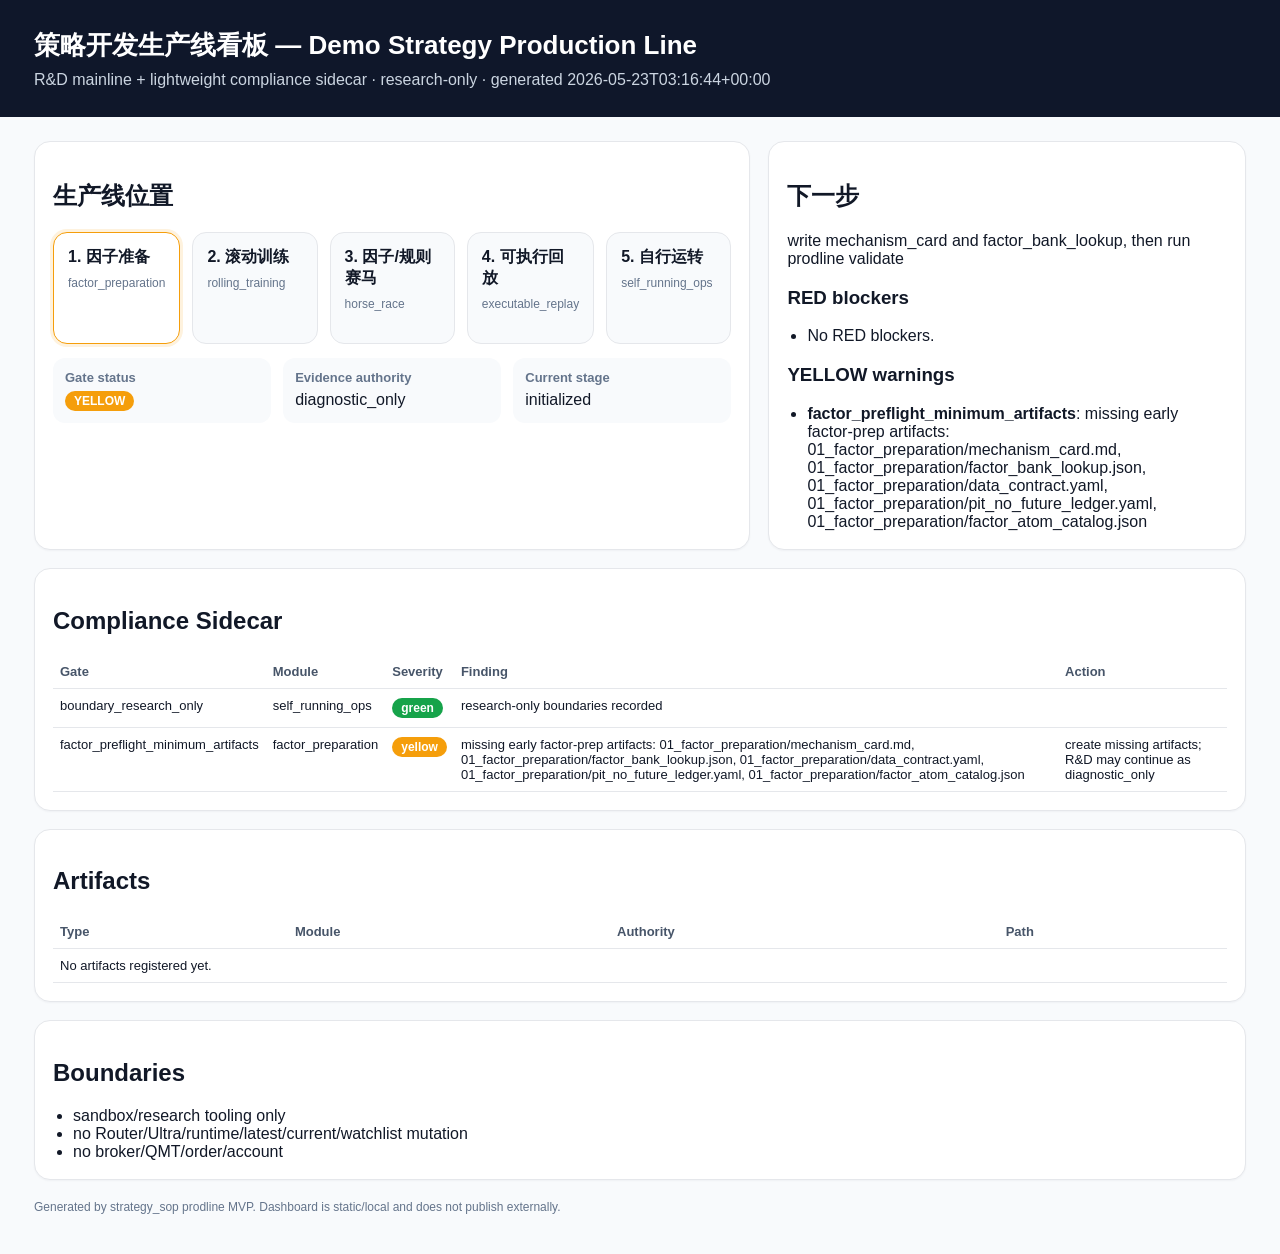
==== strategy-prodline-test/index.html @ 272c727f "add strategy prodline test dashboard" ====
<!doctype html>
<html lang='zh-CN'>
<head>
<meta charset='utf-8'/>
<meta name='viewport' content='width=device-width, initial-scale=1'/>
<title>Strategy Production Line Dashboard — demo_strategy</title>
<style>
:root { --green:#16a34a; --yellow:#f59e0b; --red:#dc2626; --ink:#111827; --muted:#64748b; --line:#e5e7eb; --bg:#f8fafc; }
body { margin:0; font-family:-apple-system,BlinkMacSystemFont,'Segoe UI',Arial,sans-serif; background:var(--bg); color:var(--ink); }
header { padding:28px 34px; background:#0f172a; color:white; }
header h1 { margin:0 0 8px; font-size:26px; }
header p { margin:0; color:#cbd5e1; }
main { padding:24px 34px 40px; }
.grid { display:grid; grid-template-columns: 1.2fr .8fr; gap:18px; }
.card { background:white; border:1px solid var(--line); border-radius:16px; padding:18px; box-shadow:0 1px 2px rgba(15,23,42,.04); }
.pipeline { display:grid; grid-template-columns: repeat(5, 1fr); gap:12px; }
.module { border:1px solid var(--line); border-radius:14px; padding:14px; background:#f8fafc; min-height:82px; }
.module.active { border-color:#f59e0b; box-shadow:0 0 0 3px #f59e0b22; background:#fff; }
.m-title { font-weight:700; margin-bottom:8px; } .m-sub { color:var(--muted); font-size:12px; }
.kpis { display:grid; grid-template-columns:repeat(3,1fr); gap:12px; margin-top:14px; }
.kpi { background:#f8fafc; border-radius:12px; padding:12px; } .kpi b { display:block; font-size:13px; color:var(--muted); margin-bottom:6px; }
.pill { display:inline-block; padding:3px 9px; border-radius:999px; color:white; font-weight:700; font-size:12px; } .green{background:var(--green)} .yellow{background:var(--yellow)} .red{background:var(--red)}
table { width:100%; border-collapse:collapse; font-size:13px; } th,td { border-bottom:1px solid var(--line); text-align:left; padding:9px 7px; vertical-align:top; } th { color:#475569; }
section { margin-top:18px; } code { background:#f1f5f9; padding:2px 4px; border-radius:4px; }
ul { margin:8px 0 0 20px; padding:0; }
.footer { color:var(--muted); font-size:12px; margin-top:20px; }
</style>
</head>
<body>
<header><h1>策略开发生产线看板 — Demo Strategy Production Line</h1><p>R&D mainline + lightweight compliance sidecar · research-only · generated 2026-05-23T03:16:44+00:00</p></header>
<main>
<div class='grid'>
  <div class='card'><h2>生产线位置</h2><div class='pipeline'><div class='module active'><div class='m-title'>1. 因子准备</div><div class='m-sub'>factor_preparation</div></div><div class='module '><div class='m-title'>2. 滚动训练</div><div class='m-sub'>rolling_training</div></div><div class='module '><div class='m-title'>3. 因子/规则赛马</div><div class='m-sub'>horse_race</div></div><div class='module '><div class='m-title'>4. 可执行回放</div><div class='m-sub'>executable_replay</div></div><div class='module '><div class='m-title'>5. 自行运转</div><div class='m-sub'>self_running_ops</div></div></div>
    <div class='kpis'>
      <div class='kpi'><b>Gate status</b><span class='pill yellow'>YELLOW</span></div>
      <div class='kpi'><b>Evidence authority</b>diagnostic_only</div>
      <div class='kpi'><b>Current stage</b>initialized</div>
    </div>
  </div>
  <div class='card'><h2>下一步</h2><p>write mechanism_card and factor_bank_lookup, then run prodline validate</p><h3>RED blockers</h3><ul><li>No RED blockers.</li></ul><h3>YELLOW warnings</h3><ul><li><b>factor_preflight_minimum_artifacts</b>: missing early factor-prep artifacts: 01_factor_preparation/mechanism_card.md, 01_factor_preparation/factor_bank_lookup.json, 01_factor_preparation/data_contract.yaml, 01_factor_preparation/pit_no_future_ledger.yaml, 01_factor_preparation/factor_atom_catalog.json</li></ul></div>
</div>
<section class='card'><h2>Compliance Sidecar</h2><table><thead><tr><th>Gate</th><th>Module</th><th>Severity</th><th>Finding</th><th>Action</th></tr></thead><tbody><tr><td>boundary_research_only</td><td>self_running_ops</td><td><span class='pill green'>green</span></td><td>research-only boundaries recorded</td><td></td></tr><tr><td>factor_preflight_minimum_artifacts</td><td>factor_preparation</td><td><span class='pill yellow'>yellow</span></td><td>missing early factor-prep artifacts: 01_factor_preparation/mechanism_card.md, 01_factor_preparation/factor_bank_lookup.json, 01_factor_preparation/data_contract.yaml, 01_factor_preparation/pit_no_future_ledger.yaml, 01_factor_preparation/factor_atom_catalog.json</td><td>create missing artifacts; R&amp;D may continue as diagnostic_only</td></tr></tbody></table></section>
<section class='card'><h2>Artifacts</h2><table><thead><tr><th>Type</th><th>Module</th><th>Authority</th><th>Path</th></tr></thead><tbody><tr><td colspan='4'>No artifacts registered yet.</td></tr></tbody></table></section>
<section class='card'><h2>Boundaries</h2><ul><li>sandbox/research tooling only</li><li>no Router/Ultra/runtime/latest/current/watchlist mutation</li><li>no broker/QMT/order/account</li></ul></section>
<div class='footer'>Generated by strategy_sop prodline MVP. Dashboard is static/local and does not publish externally.</div>
</main>
</body></html>
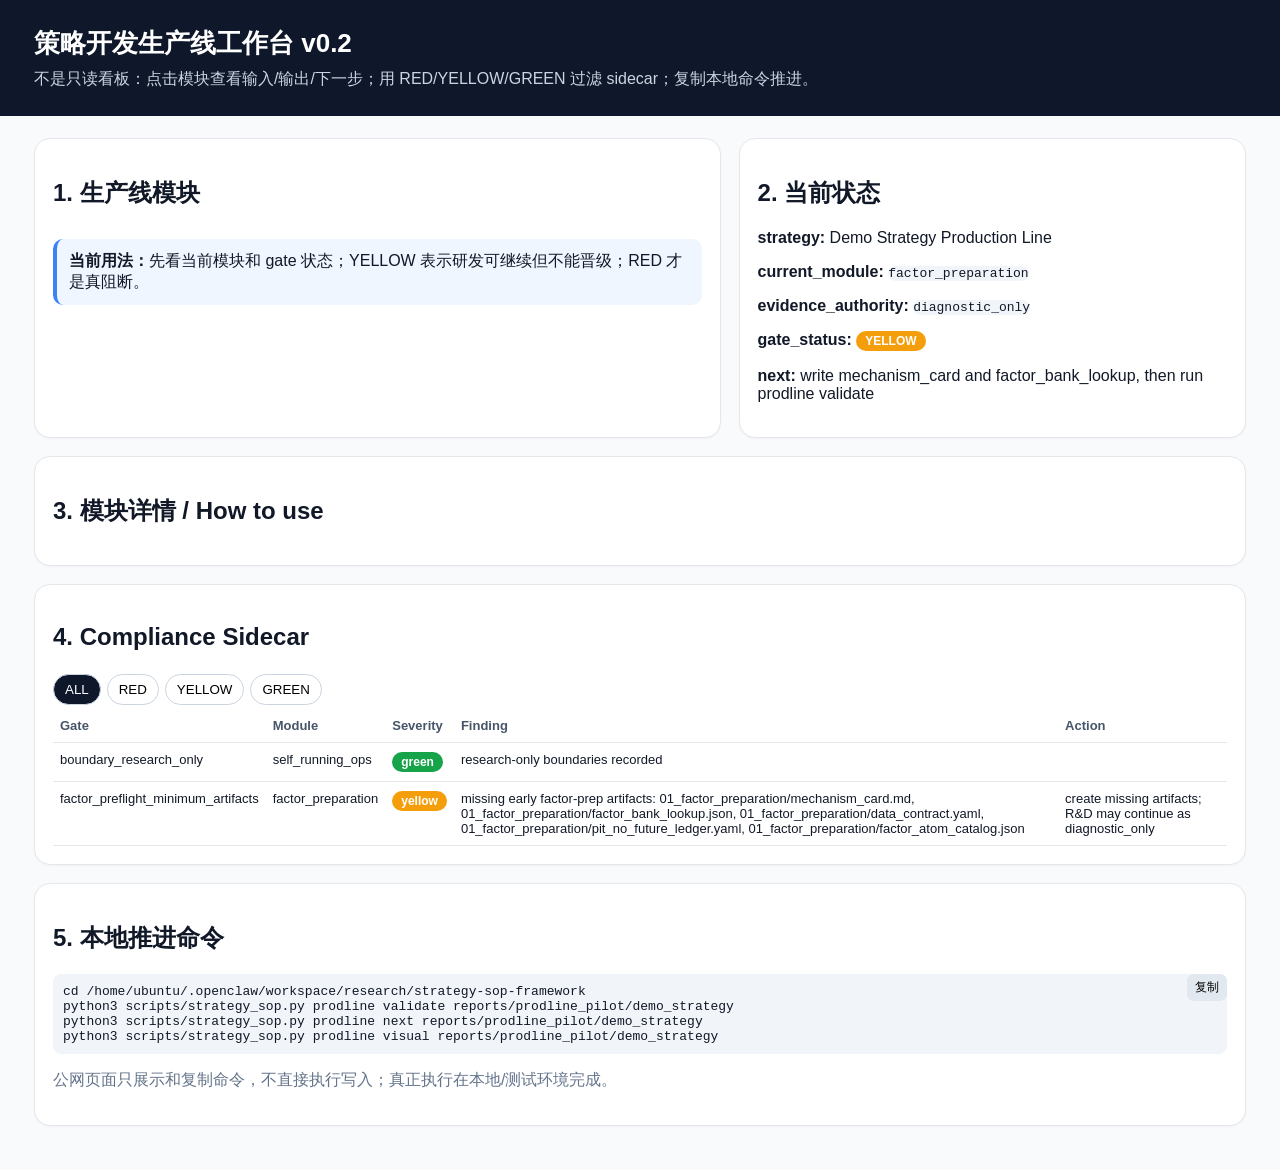
==== commit 633af24e: "make strategy prodline dashboard interactive" ====
--- a/strategy-prodline-test/index.html
+++ b/strategy-prodline-test/index.html
@@ -1,47 +1,20 @@
-<!doctype html>
-<html lang='zh-CN'>
-<head>
-<meta charset='utf-8'/>
-<meta name='viewport' content='width=device-width, initial-scale=1'/>
-<title>Strategy Production Line Dashboard — demo_strategy</title>
-<style>
-:root { --green:#16a34a; --yellow:#f59e0b; --red:#dc2626; --ink:#111827; --muted:#64748b; --line:#e5e7eb; --bg:#f8fafc; }
-body { margin:0; font-family:-apple-system,BlinkMacSystemFont,'Segoe UI',Arial,sans-serif; background:var(--bg); color:var(--ink); }
-header { padding:28px 34px; background:#0f172a; color:white; }
-header h1 { margin:0 0 8px; font-size:26px; }
-header p { margin:0; color:#cbd5e1; }
-main { padding:24px 34px 40px; }
-.grid { display:grid; grid-template-columns: 1.2fr .8fr; gap:18px; }
-.card { background:white; border:1px solid var(--line); border-radius:16px; padding:18px; box-shadow:0 1px 2px rgba(15,23,42,.04); }
-.pipeline { display:grid; grid-template-columns: repeat(5, 1fr); gap:12px; }
-.module { border:1px solid var(--line); border-radius:14px; padding:14px; background:#f8fafc; min-height:82px; }
-.module.active { border-color:#f59e0b; box-shadow:0 0 0 3px #f59e0b22; background:#fff; }
-.m-title { font-weight:700; margin-bottom:8px; } .m-sub { color:var(--muted); font-size:12px; }
-.kpis { display:grid; grid-template-columns:repeat(3,1fr); gap:12px; margin-top:14px; }
-.kpi { background:#f8fafc; border-radius:12px; padding:12px; } .kpi b { display:block; font-size:13px; color:var(--muted); margin-bottom:6px; }
-.pill { display:inline-block; padding:3px 9px; border-radius:999px; color:white; font-weight:700; font-size:12px; } .green{background:var(--green)} .yellow{background:var(--yellow)} .red{background:var(--red)}
-table { width:100%; border-collapse:collapse; font-size:13px; } th,td { border-bottom:1px solid var(--line); text-align:left; padding:9px 7px; vertical-align:top; } th { color:#475569; }
-section { margin-top:18px; } code { background:#f1f5f9; padding:2px 4px; border-radius:4px; }
-ul { margin:8px 0 0 20px; padding:0; }
-.footer { color:var(--muted); font-size:12px; margin-top:20px; }
-</style>
-</head>
-<body>
-<header><h1>策略开发生产线看板 — Demo Strategy Production Line</h1><p>R&D mainline + lightweight compliance sidecar · research-only · generated 2026-05-23T03:16:44+00:00</p></header>
-<main>
-<div class='grid'>
-  <div class='card'><h2>生产线位置</h2><div class='pipeline'><div class='module active'><div class='m-title'>1. 因子准备</div><div class='m-sub'>factor_preparation</div></div><div class='module '><div class='m-title'>2. 滚动训练</div><div class='m-sub'>rolling_training</div></div><div class='module '><div class='m-title'>3. 因子/规则赛马</div><div class='m-sub'>horse_race</div></div><div class='module '><div class='m-title'>4. 可执行回放</div><div class='m-sub'>executable_replay</div></div><div class='module '><div class='m-title'>5. 自行运转</div><div class='m-sub'>self_running_ops</div></div></div>
-    <div class='kpis'>
-      <div class='kpi'><b>Gate status</b><span class='pill yellow'>YELLOW</span></div>
-      <div class='kpi'><b>Evidence authority</b>diagnostic_only</div>
-      <div class='kpi'><b>Current stage</b>initialized</div>
-    </div>
-  </div>
-  <div class='card'><h2>下一步</h2><p>write mechanism_card and factor_bank_lookup, then run prodline validate</p><h3>RED blockers</h3><ul><li>No RED blockers.</li></ul><h3>YELLOW warnings</h3><ul><li><b>factor_preflight_minimum_artifacts</b>: missing early factor-prep artifacts: 01_factor_preparation/mechanism_card.md, 01_factor_preparation/factor_bank_lookup.json, 01_factor_preparation/data_contract.yaml, 01_factor_preparation/pit_no_future_ledger.yaml, 01_factor_preparation/factor_atom_catalog.json</li></ul></div>
-</div>
-<section class='card'><h2>Compliance Sidecar</h2><table><thead><tr><th>Gate</th><th>Module</th><th>Severity</th><th>Finding</th><th>Action</th></tr></thead><tbody><tr><td>boundary_research_only</td><td>self_running_ops</td><td><span class='pill green'>green</span></td><td>research-only boundaries recorded</td><td></td></tr><tr><td>factor_preflight_minimum_artifacts</td><td>factor_preparation</td><td><span class='pill yellow'>yellow</span></td><td>missing early factor-prep artifacts: 01_factor_preparation/mechanism_card.md, 01_factor_preparation/factor_bank_lookup.json, 01_factor_preparation/data_contract.yaml, 01_factor_preparation/pit_no_future_ledger.yaml, 01_factor_preparation/factor_atom_catalog.json</td><td>create missing artifacts; R&amp;D may continue as diagnostic_only</td></tr></tbody></table></section>
-<section class='card'><h2>Artifacts</h2><table><thead><tr><th>Type</th><th>Module</th><th>Authority</th><th>Path</th></tr></thead><tbody><tr><td colspan='4'>No artifacts registered yet.</td></tr></tbody></table></section>
-<section class='card'><h2>Boundaries</h2><ul><li>sandbox/research tooling only</li><li>no Router/Ultra/runtime/latest/current/watchlist mutation</li><li>no broker/QMT/order/account</li></ul></section>
-<div class='footer'>Generated by strategy_sop prodline MVP. Dashboard is static/local and does not publish externally.</div>
-</main>
-</body></html>+<!doctype html><html lang='zh-CN'><head><meta charset='utf-8'/><meta name='viewport' content='width=device-width, initial-scale=1'/><title>Strategy Prodline Workbench v0.2</title><style>
+body{margin:0;font-family:-apple-system,BlinkMacSystemFont,'Segoe UI',Arial,sans-serif;background:#f8fafc;color:#111827}header{background:#0f172a;color:white;padding:26px 34px}header h1{margin:0 0 8px;font-size:26px}header p{margin:0;color:#cbd5e1}main{padding:22px 34px 44px}.grid{display:grid;grid-template-columns:1.15fr .85fr;gap:18px}.card{background:white;border:1px solid #e5e7eb;border-radius:16px;padding:18px;box-shadow:0 1px 2px rgba(15,23,42,.04)}.pipeline{display:grid;grid-template-columns:repeat(5,1fr);gap:10px}.module{border:1px solid #dbe3ef;border-radius:14px;padding:13px;cursor:pointer;background:#f8fafc;min-height:78px}.module:hover{box-shadow:0 0 0 3px #bfdbfe}.module.active{border-color:#f59e0b;box-shadow:0 0 0 3px #f59e0b33;background:#fff}.m-title{font-weight:800;margin-bottom:7px}.m-sub{font-size:12px;color:#64748b}.pill{display:inline-block;padding:3px 9px;border-radius:999px;color:white;font-weight:800;font-size:12px}.green{background:#16a34a}.yellow{background:#f59e0b}.red{background:#dc2626}.btns button{margin:4px 6px 4px 0;border:1px solid #cbd5e1;background:#fff;border-radius:999px;padding:7px 11px;cursor:pointer}.btns button.active{background:#0f172a;color:white}table{width:100%;border-collapse:collapse;font-size:13px}td,th{border-bottom:1px solid #e5e7eb;text-align:left;vertical-align:top;padding:9px 7px}th{color:#475569}code,pre{background:#f1f5f9;border-radius:8px}pre{padding:10px;white-space:pre-wrap}section{margin-top:18px}ul{margin:7px 0 0 20px;padding:0}.muted{color:#64748b}.callout{border-left:4px solid #3b82f6;background:#eff6ff;padding:12px;border-radius:10px;margin-top:10px}.copy{float:right;font-size:12px;border:0;background:#e2e8f0;border-radius:7px;padding:5px 8px;cursor:pointer}</style></head><body>
+<header><h1>策略开发生产线工作台 v0.2</h1><p>不是只读看板：点击模块查看输入/输出/下一步；用 RED/YELLOW/GREEN 过滤 sidecar；复制本地命令推进。</p></header><main>
+<div class='grid'><div class='card'><h2>1. 生产线模块</h2><div class='pipeline' id='pipeline'></div><div class='callout'><b>当前用法：</b>先看当前模块和 gate 状态；YELLOW 表示研发可继续但不能晋级；RED 才是真阻断。</div></div><div class='card'><h2>2. 当前状态</h2><p><b>strategy:</b> Demo Strategy Production Line</p><p><b>current_module:</b> <code>factor_preparation</code></p><p><b>evidence_authority:</b> <code>diagnostic_only</code></p><p><b>gate_status:</b> <span class='pill yellow'>YELLOW</span></p><p><b>next:</b> write mechanism_card and factor_bank_lookup, then run prodline validate</p></div></div>
+<section class='card'><h2>3. 模块详情 / How to use</h2><div id='detail'></div></section>
+<section class='card'><h2>4. Compliance Sidecar</h2><div class='btns'><button onclick="filterGate('all')" class='active'>ALL</button><button onclick="filterGate('red')">RED</button><button onclick="filterGate('yellow')">YELLOW</button><button onclick="filterGate('green')">GREEN</button></div><table><thead><tr><th>Gate</th><th>Module</th><th>Severity</th><th>Finding</th><th>Action</th></tr></thead><tbody><tr data-sev='green'><td>boundary_research_only</td><td>self_running_ops</td><td><span class='pill green'>green</span></td><td>research-only boundaries recorded</td><td></td></tr><tr data-sev='yellow'><td>factor_preflight_minimum_artifacts</td><td>factor_preparation</td><td><span class='pill yellow'>yellow</span></td><td>missing early factor-prep artifacts: 01_factor_preparation/mechanism_card.md, 01_factor_preparation/factor_bank_lookup.json, 01_factor_preparation/data_contract.yaml, 01_factor_preparation/pit_no_future_ledger.yaml, 01_factor_preparation/factor_atom_catalog.json</td><td>create missing artifacts; R&amp;D may continue as diagnostic_only</td></tr></tbody></table></section>
+<section class='card'><h2>5. 本地推进命令</h2><button class='copy' onclick="copyText('cmds')">复制</button><pre id='cmds'>cd /home/ubuntu/.openclaw/workspace/research/strategy-sop-framework
+python3 scripts/strategy_sop.py prodline validate reports/prodline_pilot/demo_strategy
+python3 scripts/strategy_sop.py prodline next reports/prodline_pilot/demo_strategy
+python3 scripts/strategy_sop.py prodline visual reports/prodline_pilot/demo_strategy</pre><p class='muted'>公网页面只展示和复制命令，不直接执行写入；真正执行在本地/测试环境完成。</p></section>
+</main><script>
+const modules=[{"id": "factor_preparation", "name": "因子准备", "purpose": "把交易现象变成可审计、可复用的因子 atoms 和特征面板。", "inputs": ["交易现象/策略想法", "本地 A 股数据", "因子银行检索结果", "PIT/no-future 时间语义"], "outputs": ["mechanism_card.md", "factor_bank_lookup.json", "factor_atom_catalog.json", "data_contract.yaml", "pit_no_future_ledger.yaml", "feature_quality_report.md"], "next": "补 mechanism_card + factor_bank_lookup + data_contract，然后重新 validate。", "commands": ["python3 scripts/strategy_sop.py prodline validate <project> --module factor_preparation", "python3 scripts/strategy_sop.py prodline visual <project>"]}, {"id": "rolling_training", "name": "滚动训练", "purpose": "用非 expanding walk-forward 训练模型，产出 stitched test-only predictions。", "inputs": ["normalized_factor_panel", "fold policy", "target/label timing contract"], "outputs": ["fold_manifest.json", "validation_grid_results.parquet", "stitched_test_predictions.parquet", "training_closeout.md"], "next": "生成 fold_manifest，确认 valid-only 选参，禁止 test 调参。", "commands": ["python3 scripts/strategy_sop.py prodline validate <project> --module rolling_training"]}, {"id": "horse_race", "name": "因子/规则赛马", "purpose": "让因子、模型、bucket/state rule、open/gap filter、holding/exit 在统一 evidence authority 下竞争。", "inputs": ["stitched_test_predictions", "variant_manifest", "market_router state"], "outputs": ["variant_manifest.jsonl", "candidate_metrics.parquet", "race_summary.md", "layer4_chart_manifest.json"], "next": "写 variant_manifest，再开始比较候选，不允许无记录调参。", "commands": ["python3 scripts/strategy_sop.py prodline validate <project> --module horse_race"]}, {"id": "executable_replay", "name": "可执行回放", "purpose": "把选中的候选转成 ledger/NAV/PnL audit 支撑的 owner-facing 证据。", "inputs": ["selected variant", "approved runner / quant_bt spec", "execution policy"], "outputs": ["replay_manifest.json", "accepted_rejected_order_ledger.parquet", "daily_nav.parquet", "pnl_recompute_audit.json", "final_decision_chart.png"], "next": "接 quant_bt/approved runner，生成 accepted/rejected ledger 后才能报最终绩效。", "commands": ["python3 scripts/strategy_sop.py prodline validate <project> --module executable_replay"]}, {"id": "self_running_ops", "name": "自行运转", "purpose": "维护 lane_state、blocker、next_minimum_experiment，让策略线不用靠聊天记忆推进。", "inputs": ["lane_state", "gate_results", "artifact_registry"], "outputs": ["blocker_inventory.md", "evidence_index.md", "visual_framework.svg", "dashboard/index.html"], "next": "根据 gate 状态自动给下一步；RED 才停，YELLOW 继续研发但降级。", "commands": ["python3 scripts/strategy_sop.py prodline next <project>", "python3 scripts/strategy_sop.py prodline visual <project>"]}]; const current="factor_preparation";
+function h(s){return String(s||'').replace(/[&<>"]/g,c=>({'&':'&amp;','<':'&lt;','>':'&gt;','"':'&quot;'}[c]));}
+function renderPipeline(){const el=document.getElementById('pipeline'); el.innerHTML=modules.map((m,i)=>`<div class="module ${m.id===current?'active':''}" onclick="showModule('${m.id}')"><div class="m-title">${i+1}. ${h(m.name)}</div><div class="m-sub">${h(m.id)}</div></div>`).join('');}
+function showModule(id){const m=modules.find(x=>x.id===id)||modules[0]; document.querySelectorAll('.module').forEach(x=>x.classList.remove('active')); const idx=modules.findIndex(x=>x.id===id); if(idx>=0) document.querySelectorAll('.module')[idx].classList.add('active'); document.getElementById('detail').innerHTML=`<h3>${h(m.name)}</h3><p>${h(m.purpose)}</p><div class='grid'><div><h4>输入</h4><ul>${m.inputs.map(x=>`<li>${h(x)}</li>`).join('')}</ul></div><div><h4>输出</h4><ul>${m.outputs.map(x=>`<li><code>${h(x)}</code></li>`).join('')}</ul></div></div><h4>下一步</h4><p>${h(m.next)}</p><h4>可复制命令</h4><pre>${m.commands.map(h).join('
+')}</pre>`;}
+function filterGate(sev){document.querySelectorAll('.btns button').forEach(b=>b.classList.remove('active')); event.target.classList.add('active'); document.querySelectorAll('tr[data-sev]').forEach(tr=>{tr.style.display=(sev==='all'||tr.dataset.sev===sev)?'':'none';})}
+function copyText(id){navigator.clipboard.writeText(document.getElementById(id).innerText).then(()=>alert('已复制'));}
+renderPipeline(); showModule(current||'factor_preparation');
+</script></body></html>
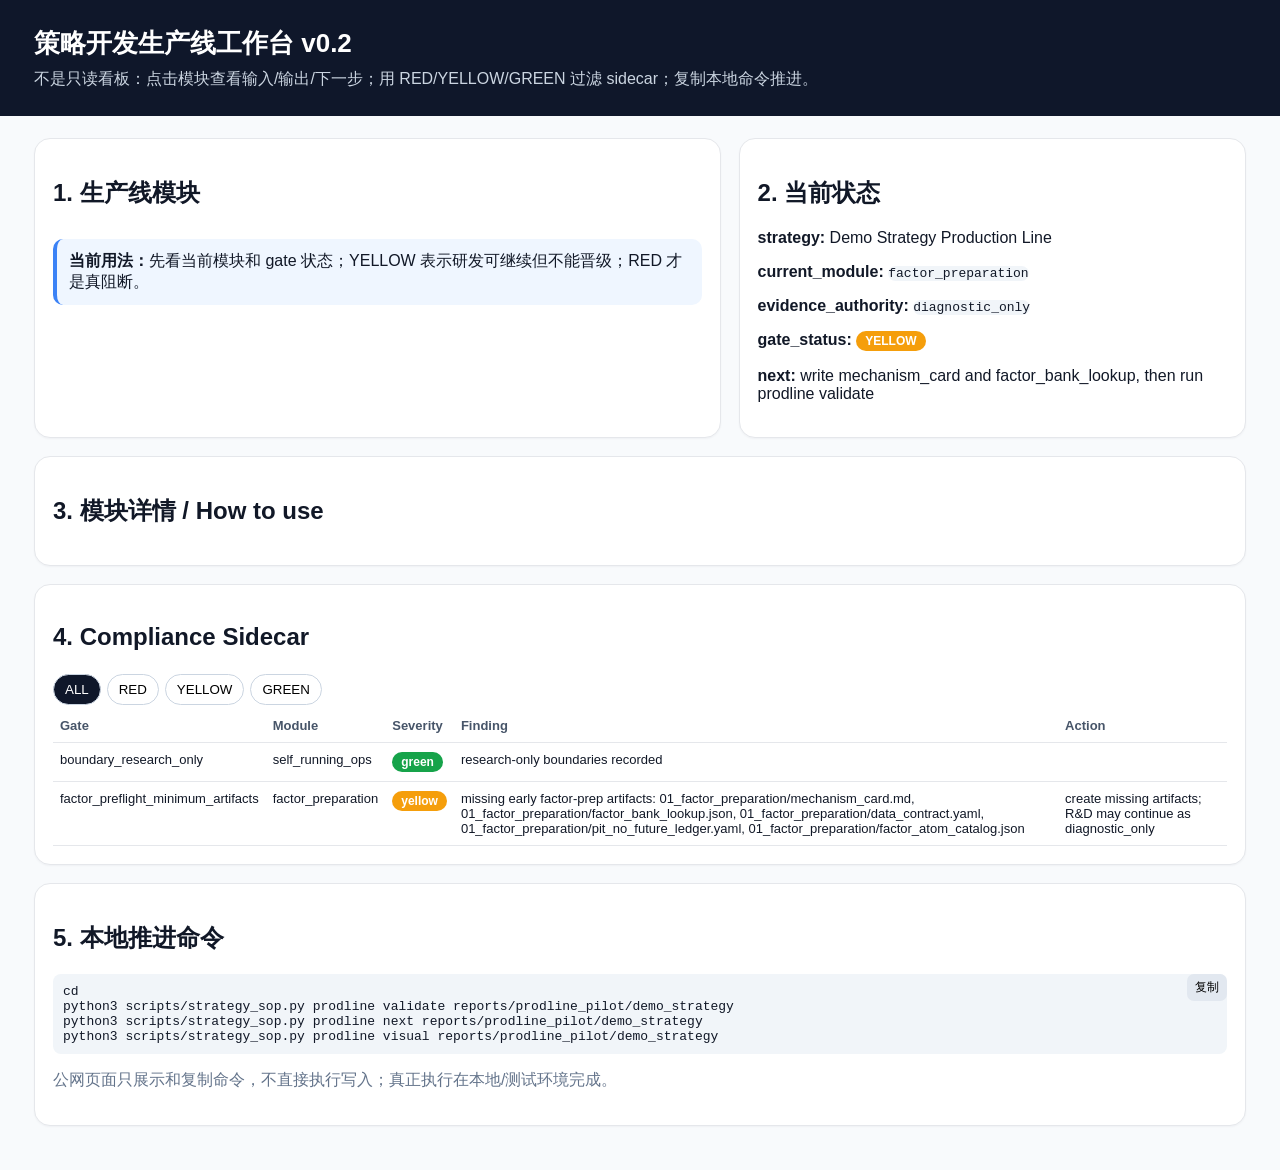
==== commit 36b93746: "scrub strategy prodline public paths" ====
--- a/strategy-prodline-test/index.html
+++ b/strategy-prodline-test/index.html
@@ -4,7 +4,7 @@
 <div class='grid'><div class='card'><h2>1. 生产线模块</h2><div class='pipeline' id='pipeline'></div><div class='callout'><b>当前用法：</b>先看当前模块和 gate 状态；YELLOW 表示研发可继续但不能晋级；RED 才是真阻断。</div></div><div class='card'><h2>2. 当前状态</h2><p><b>strategy:</b> Demo Strategy Production Line</p><p><b>current_module:</b> <code>factor_preparation</code></p><p><b>evidence_authority:</b> <code>diagnostic_only</code></p><p><b>gate_status:</b> <span class='pill yellow'>YELLOW</span></p><p><b>next:</b> write mechanism_card and factor_bank_lookup, then run prodline validate</p></div></div>
 <section class='card'><h2>3. 模块详情 / How to use</h2><div id='detail'></div></section>
 <section class='card'><h2>4. Compliance Sidecar</h2><div class='btns'><button onclick="filterGate('all')" class='active'>ALL</button><button onclick="filterGate('red')">RED</button><button onclick="filterGate('yellow')">YELLOW</button><button onclick="filterGate('green')">GREEN</button></div><table><thead><tr><th>Gate</th><th>Module</th><th>Severity</th><th>Finding</th><th>Action</th></tr></thead><tbody><tr data-sev='green'><td>boundary_research_only</td><td>self_running_ops</td><td><span class='pill green'>green</span></td><td>research-only boundaries recorded</td><td></td></tr><tr data-sev='yellow'><td>factor_preflight_minimum_artifacts</td><td>factor_preparation</td><td><span class='pill yellow'>yellow</span></td><td>missing early factor-prep artifacts: 01_factor_preparation/mechanism_card.md, 01_factor_preparation/factor_bank_lookup.json, 01_factor_preparation/data_contract.yaml, 01_factor_preparation/pit_no_future_ledger.yaml, 01_factor_preparation/factor_atom_catalog.json</td><td>create missing artifacts; R&amp;D may continue as diagnostic_only</td></tr></tbody></table></section>
-<section class='card'><h2>5. 本地推进命令</h2><button class='copy' onclick="copyText('cmds')">复制</button><pre id='cmds'>cd /home/ubuntu/.openclaw/workspace/research/strategy-sop-framework
+<section class='card'><h2>5. 本地推进命令</h2><button class='copy' onclick="copyText('cmds')">复制</button><pre id='cmds'>cd <STRATEGY_SOP_WORKSPACE>
 python3 scripts/strategy_sop.py prodline validate reports/prodline_pilot/demo_strategy
 python3 scripts/strategy_sop.py prodline next reports/prodline_pilot/demo_strategy
 python3 scripts/strategy_sop.py prodline visual reports/prodline_pilot/demo_strategy</pre><p class='muted'>公网页面只展示和复制命令，不直接执行写入；真正执行在本地/测试环境完成。</p></section>
